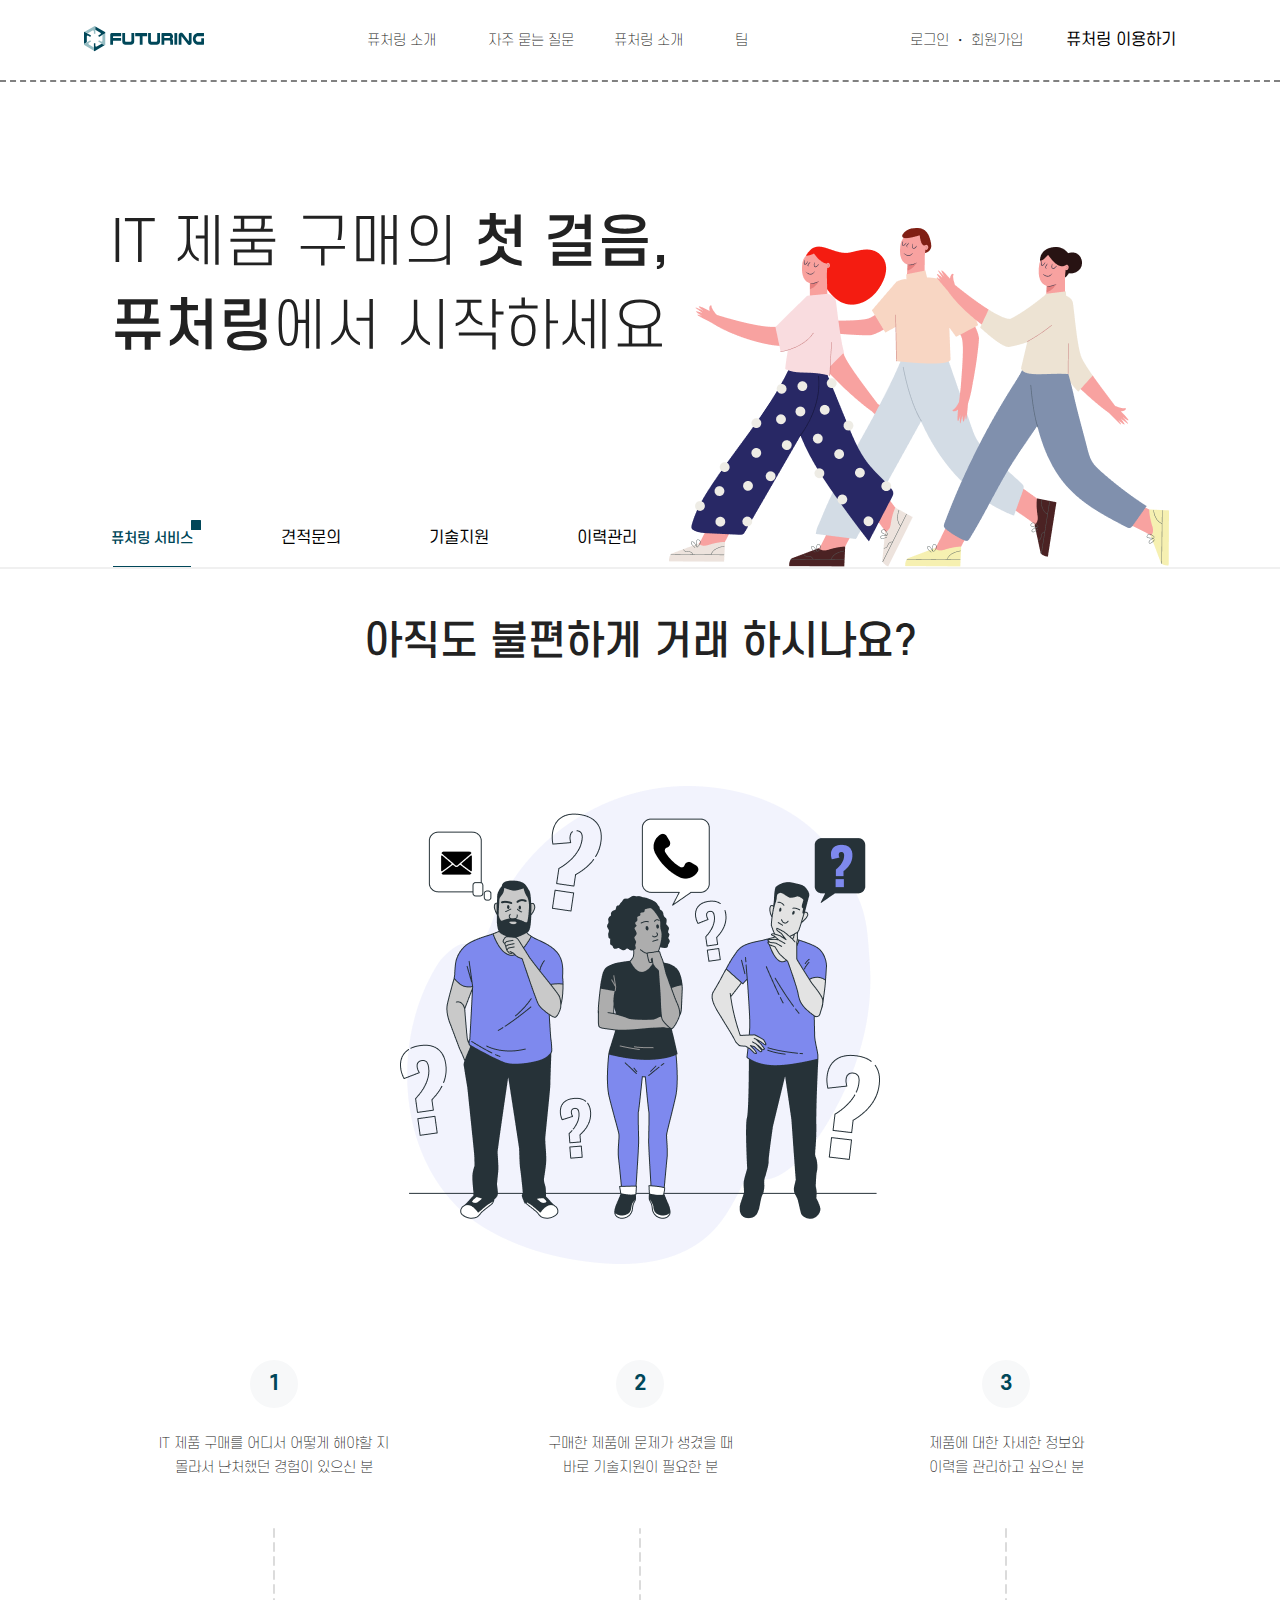
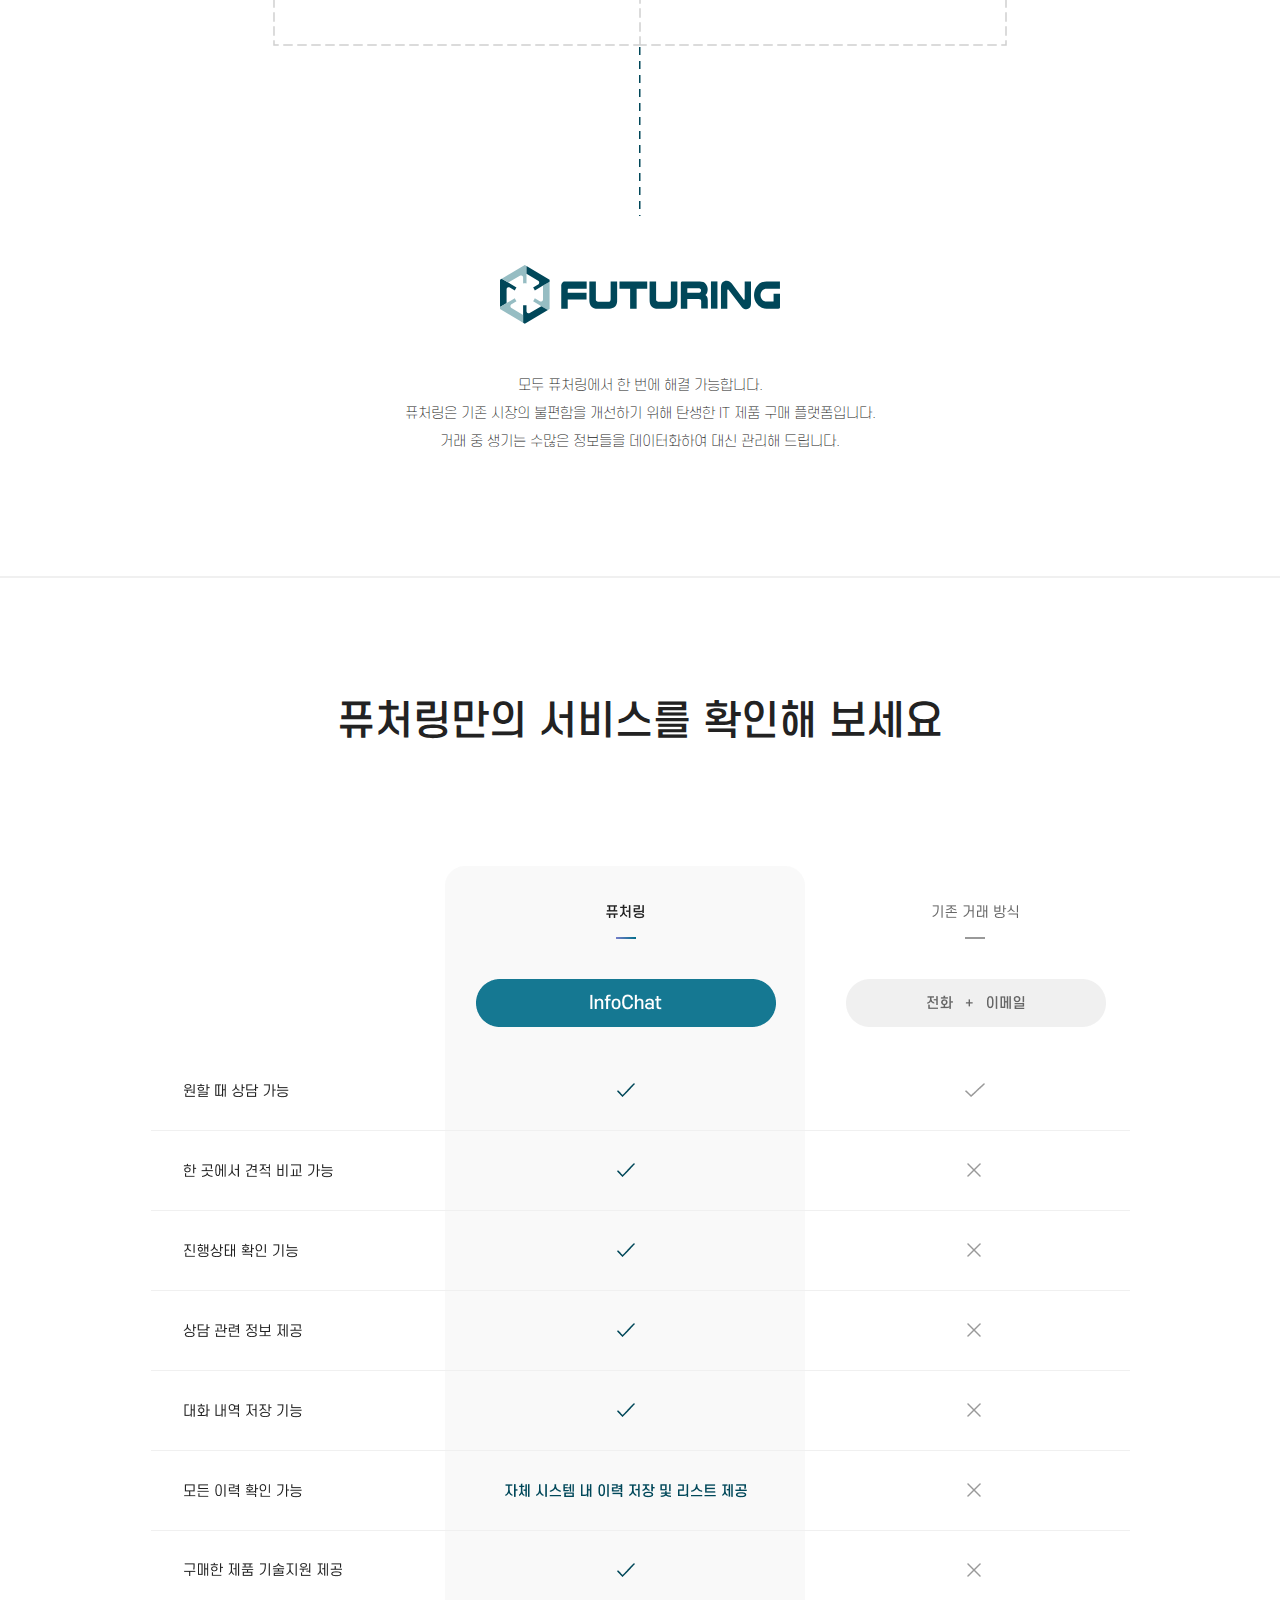
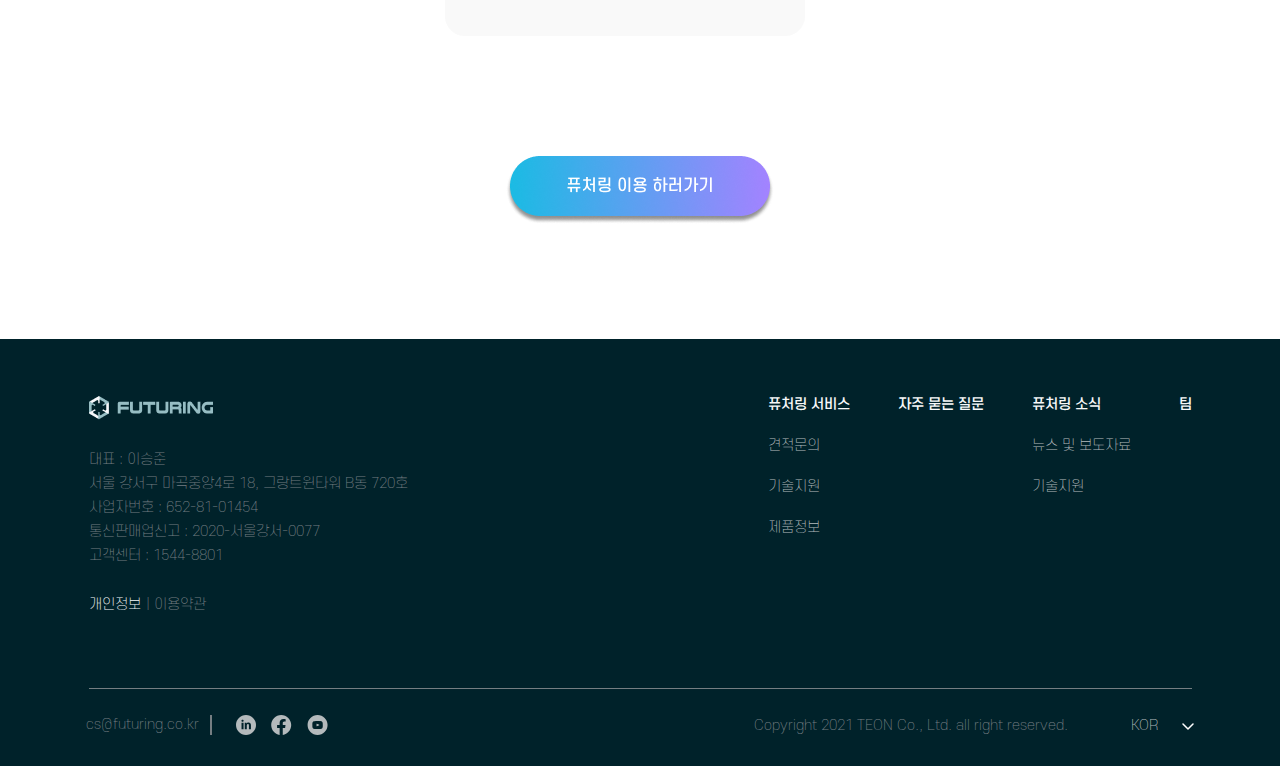
==== front/sub_page1.html @ 199f08bc "2023/05/26 commit check" ====
<!DOCTYPE html>
<html lang="en">
<head>
    <meta charset="UTF-8">
    <meta http-equiv="X-UA-Compatible" content="IE=edge">
    <meta name="viewport" content="width=device-width, initial-scale=1.0">
    <link rel="stylesheet" href="../../common/css/reset.css">
    <link rel="stylesheet" href="../../common/css/common.css">
    <link rel="stylesheet" href="../../common/css/fonts.css">

    <link rel="stylesheet" href="./css/sub_page1.css">
    <title>Document</title>
</head>
<body>
    <div id="sub_onepage_wrap">
        <header class="sub_header_wrap">
            <div class="dashed_line_wrap">
                <nav class="futuring_nav_wrap">
                    <a href="#" classs="futuring_web">
                        <img src="../common/image/white_futuring_logo.svg" alt="white_futuring_logo" class="white_futuring_logo">
                    </a>
                    <ul class="futuring_middle_wrap">
                        <li><a href="#"></a>퓨처링 소개<img src="../common/image/unnder_button.svg" alt="unnder_button" class="unnder_button"></li>
                        <li><a href="#"></a>자주 묻는 질문</li>
                        <li><a href="#"></a>퓨처링 소개<img src="../common/image/unnder_button.svg" alt="unnder_button" class="unnder_button"></li>
                        <li><a href="#"></a>팀</li>
                    </ul>
                    <ul class="futuring_login_wrap">
                        <li><a href="#"></a>로그인 ・ 회원가입</li>
                        <li><a href="#"></a>퓨처링 이용하기</li>
                    </ul>
                </nav>
            </div>

            <div class="sub_onebody_wrap">
                <div class="sub_onestep_wrap">
                    <div class="left_onestep">
                        <h1>
                            IT 제품 구매의 <span>첫 걸음,</span> <br>
                            <span>퓨처링</span>에서 시작하세요
                        </h1>
                        <ul class="left_nav_onestep">
                            <li class="active">
                                <a href="#" class="futuring_edge_point">
                                    퓨처링 서비스
                                </a>
                            </li>
                            <li>견적문의</li>
                            <li>기술지원</li>
                            <li>이력관리</li>
                        </ul>
                    </div>

                    <div class="right_onestep">
                        <img src="../common/image/with_run_image.png" alt="with_run_image" class="with_run_image">
                    </div>
                </div>
            </div>
            <div class="silver_one_step"></div>
        </header>
        
        <div class="sub_one_main_wrap">
            <div class="sub_needquestion_box">
                <span class="sub_one_title">아직도 불편하게 거래 하시나요?</span>
                <img src="../common/image/question_togeher.png" alt="question_togeher" class="question_togeher">
                <div class="futuring_need_people">
                    <div class="one_need_people">
                        <div>1</div>
                        <p>IT 제품 구매를 어디서 어떻게 해야할 지 <br>
                            몰라서 난처했던 경험이 있으신 분</p>
                    </div>
                    <div class="two_need_people">
                        <div>2</div>
                        <p>구매한 제품에 문제가 생겼을 때 <br>
                            바로 기술지원이 필요한 분 
                        </p>
                    </div>
                    <div class="three_need_people">
                        <div>3</div>
                        <p>제품에 대한 자세한 정보와 <br>
                            이력을 관리하고 싶으신 분
                        </p>
                    </div>
                </div>
                <div class="futuring_sadari_wrap">
                    <img src="../common/image/sadari_gray.svg" alt="sadari_gray" class="sadari_gray">
                    <img src="../common/image/sadari_indigo.svg" alt="sadari_indigo" class="sadari_indigo">  
                    <img src="../common/image/middle_futuring_logo.svg" alt="middle_futuring_logo" class="middle_futuring_logo">
                    <span>
                        모두 퓨처링에서 한 번에 해결 가능합니다. <br>
                        퓨처링은 기존 시장의 불편함을 개선하기 위해 탄생한 IT 제품 구매 플랫폼입니다. <br>
                        거래 중 생기는 수많은 정보들을 데이터화하여 대신 관리해 드립니다.
                    </span>
                </div>
            </div>
        </div>
        <div class="silver_one_step"></div>
        <div class="futuring_list_wrap">
            <span>퓨처링만의 서비스를 확인해 보세요</span>
            <div class="futuring_middle_list">
                <img src="../common/image/futuring_list.png" alt="futuring_list" class="futuring_list">
                <img src="../common/image/futuring_yiyong_button.png" alt="futuring_yiyong_button" class="futuring_yiyong_button">
            </div>
        </div>

        <footer class="footer_main_wrap">
            <div class="footer_info_wrap">
                <div class="footer_left">
                    <img src="../common/image/futuring_logo.png" alt="footer_futuring_logo" class="footer_futuring_logo">
                    <div class="footer_left_introduce">
                        <span>대표 : 이승준</span>
                        <span>서울 강서구 마곡중앙4로 18, 그랑트윈타워 B동 720호</span>
                        <span>사업자번호 : 652-81-01454</span>
                        <span>통신판매업신고 : 2020-서울강서-0077</span>
                        <span>고객센터 : 1544-8801</span>
                        <div class="footer_personal_information">
                            <span class="person_intriduce"><a href="#">개인정보</a></span>
                            <span class="perosn_conditions"><a href="#"> | 이용약관</a></span>
                        </div>
                    </div>
                </div>
                <div class="footer_right">
                    <ul>
                        <li>
                            <span>퓨처링 서비스</span>
                            <span><a href="#">견적문의</a></span>
                            <span><a href="#">기술지원</a></span>
                            <span><a href="#">제품정보</a></span>
                        </li>
                        <li>
                            <span>자주 묻는 질문</span>
                        </li>
                        <li>
                            <span>퓨처링 소식</span>
                            <span><a href="#">뉴스 및 보도자료</a></span>
                            <span><a href="#">기술지원</a></span>
                        </li>
                        <li>
                            <span>팀</span>
                        </li>
                    </ul>
                </div>
            </div>
            <div class="footer_vanner_wrap">
                <div class="footer_vanner_left">
                    <span>cs@futuring.co.kr</span>
                    <div></div>
                    <img src="../common/image/insta_logo.svg" alt="insta_logo" class="insta_logo">
                    <img src="../common/image/facebook_logo.svg" alt="facebook_logo" class="facebook_logo">
                    <img src="../common/image/youtube_logo.svg" alt="youtube_logo" class="youtube_logo">
                </div>

                <div class="footer_vanner_right">
                    <span>Copyright 2021 TEON Co., Ltd. all right reserved.</span>
                    <div>
                        <span>KOR</span>
                        <img src="../common/image/unnder_button.svg" alt="unnder_button" class="unnder_button">
                    </div>
                </div>
            </div>
        </footer>



    </div>


</body>
</html>
---- common/css/common.css ----
/* =================================================================== 
Common
=================================================================== */

* {
    font-family: 'S-Core Dream';
}







/* =================================================================== 
Header
=================================================================== */


.dashed_line_wrap{
    border-bottom: 2px dashed gray;
}

.futuring_header_wrap .futuring_nav_wrap
{
    display: flex;
    align-items: center;
    justify-content: space-between;
    padding: 20px 0 20px;
    max-width: 1113px;
    margin: 0 auto;
}

.futuring_header_wrap  .futuring_middle_wrap
{
    display: flex;
    font-style: normal;
    font-weight: 200;
    font-size: 14px;
    line-height: 17px;
    text-align: center;
    color: #FFFFFF;
}

.futuring_header_wrap  .futuring_middle_wrap > li:not(:first-child){
    padding-left: 40px;
}


.futuring_header_wrap .futuring_login_wrap
{
    display: flex;
    align-items: center;
}

.futuring_header_wrap .futuring_login_wrap li:first-child
{
    font-style: normal;
    font-weight: 200;
    font-size: 14px;
    line-height: 17px;
    text-align: center;
    color: #FFFFFF;
}

.futuring_header_wrap .futuring_login_wrap li:last-child
{   
    padding : 12px 21px 11px 22px;
    background: #FFFFFF;
    border-radius: 100px;
}

.futuring_header_wrap .futuring_login_wrap li>a:last-child
{   
    font-weight: 200;
    font-size: 14px;
    line-height: 17px;
    text-align: center;
    color: #000000;
}

.futuring_login_wrap > li:last-child
{
    margin-left: 21px;
}




/* =================================================================== 
footer 
=================================================================== */




.footer_main_wrap {
    background: #00222A;
}

.footer_main_wrap .footer_info_wrap {
    display: flex;
    justify-content: space-between;
    max-width: 1103px;
    margin: 0 auto;
    padding: 57px 0 71px;
    border-bottom: 0.5px solid #757E82;;
}

.footer_left_introduce {
    display: flex;
    flex-direction: column;
    margin-top: 25px;
}

.footer_left .footer_personal_information{
    margin-top: 25px;
}

.footer_left_introduce > span {
    font-weight: 200;
    font-size: 14px;
    line-height: 24px;
    color: #757E82;
}

.footer_personal_information .person_intriduce > a{
    font-weight: 200;
    font-size: 14px;
    line-height: 24px;
    color:#F7F8F9;
}

.footer_personal_information .perosn_conditions > a{
    font-weight: 200;
    font-size: 14px;
    line-height: 24px;
    color: #757E82;
}

.footer_right > ul {
    display: flex;
}

.footer_right > ul > li:not(:last-child){
    display: flex;
    flex-direction: column;
    margin-right: 48px;
}

.footer_right > ul > li > span:first-child{
    font-weight: 500;
    font-size: 14px;
    line-height: 17px;
    color: #F7F8F9;
    margin-bottom: 28px;
}

.footer_right > ul > li > span:not(:last-child) {
    margin-bottom: 24px;
}

.footer_right > ul > li > span > a{
    font-weight: 200;
    font-size: 14px;
    line-height: 17px;
    color: #B4BABC;
}


.footer_vanner_wrap {
    display: flex;
    justify-content: space-between;
    margin: 0 auto;
    padding: 24px 0 29px;
    max-width: 1108px;
}

.footer_vanner_left span{
    font-weight: 200;
    font-size: 14px;
    line-height: 24px;
    color: #757E82;
}

.footer_vanner_left {
    display: flex;
    justify-content: center;
    align-items: center;
}

.footer_vanner_left div {
    margin: 0 24px 0 11px;
    width: 0px;
    height: 20px;
    border: 0.5px solid #757E82;
}

.footer_vanner_left img:not(:last-child){
    margin-right: 15px;
}


.footer_vanner_right {
    display: flex;
    justify-content: center;
    align-items: center;
}

.footer_vanner_right > span{
    margin-right: 63px;
    font-weight: 200;
    font-size: 14px;
    line-height: 17px;
    text-align: center;
    color: #757E82;
}

.footer_vanner_right div > span {
    margin-right: 19px;
    font-weight: 200;
    font-size: 14px;
    line-height: 17px;
    color: #B4BABC;
}
---- common/css/fonts.css ----
/* S-Core Dream font */
@font-face {
    font-family: 'S-Core Dream';
    src: url('../fonts/SCDream1.otf') format('opentype');
    font-weight: 100;
    font-style: normal;
}

@font-face {
    font-family: 'S-Core Dream';
    src: url('../fonts/SCDream2.otf') format('opentype');
    font-weight: 200;
    font-style: normal;
}

@font-face {
    font-family: 'S-Core Dream';
    src: url('../fonts/SCDream3.otf') format('opentype');
    font-weight: 300;
    font-style: normal;
}

@font-face {
    font-family: 'S-Core Dream';
    src: url('../fonts/SCDream4.otf') format('opentype');
    font-weight: 400;
    font-style: normal;
}

@font-face {
    font-family: 'S-Core Dream';
    src: url('../fonts/SCDream5.otf') format('opentype');
    font-weight: 500;
    font-style: normal;
}

@font-face {
    font-family: 'S-Core Dream';
    src: url('../fonts/SCDream6.otf') format('opentype');
    font-weight: 600;
    font-style: normal;
}

@font-face {
    font-family: 'S-Core Dream';
    src: url('../fonts/SCDream7.otf') format('opentype');
    font-weight: 700;
    font-style: normal;
}

@font-face {
    font-family: 'S-Core Dream';
    src: url('../fonts/SCDream8.otf') format('opentype');
    font-weight: 800;
    font-style: normal;
}

@font-face {
    font-family: 'S-Core Dream';
    src: url('../fonts/SCDream9.otf') format('opentype');
    font-weight: 900;
    font-style: normal;
}


/* NEXON */
@font-face {
    font-family: 'NEXON';
    src: url('../fonts/NEXON_Lv1_Gothic_Low_OTF_Light.otf') format('opentype');
    font-weight: 300;
    font-style: normal;
}

@font-face {
    font-family: 'NEXON';
    src: url('../fonts/NEXON_Lv1_Gothic_Low_OTF.otf') format('opentype');
    font-weight: 400;
    font-style: normal;
}
@font-face {
    font-family: 'NEXON';
    src: url('../fonts/NEXON_Lv1_Gothic_Low_OTF_Bold.otf') format('opentype');
    font-weight: 900;
    font-style: normal;
}
---- front/css/sub_page1.css ----
.dashed_line_wrap{
    border-bottom: 2px dashed gray;
}

.sub_header_wrap .futuring_nav_wrap
{
    display: flex;
    align-items: center;
    justify-content: space-between;
    padding: 20px 0 20px;
    max-width: 1113px;
    margin: 0 auto;
}

.sub_header_wrap  .futuring_middle_wrap
{
    display: flex;
    font-weight: 200;
    font-size: 14px;
    line-height: 17px;
    text-align: center;
    color: #222222;
}

.sub_header_wrap  .futuring_middle_wrap > li:not(:first-child){
    padding-left: 40px;
}


.sub_header_wrap .futuring_login_wrap
{
    display: flex;
    align-items: center;
}

.sub_header_wrap .futuring_login_wrap li:first-child
{
    font-weight: 200;
    font-size: 14px;
    line-height: 17px;
    text-align: center;
    color: #222222;
}

.sub_header_wrap .futuring_login_wrap li:last-child
{   
    padding : 12px 21px 11px 22px;
    background: #FFFFFF;
    border-radius: 100px;
}

.sub_header_wrap .futuring_login_wrap li>a:last-child
{   
    font-weight: 200;
    font-size: 14px;
    line-height: 17px;
    text-align: center;
    color: #000000;
}

.futuring_login_wrap > li:last-child
{
    margin-left: 21px;
}


/*body*/

.sub_onestep_wrap {
    display: flex;
    justify-content: center;
    margin: 0 auto;
    margin-top: 120px;
    max-width: 1200px;
}

.left_onestep {
    display: flex;
    flex-direction: column;
}

.left_onestep > h1 {
    margin-bottom: 160px;
    font-weight: 300;
    font-size: 56px;
    line-height: 84px;
    color: #222222;
}

.left_onestep h1>span:first-child{
    font-weight: 500;
    font-size: 56px;
    line-height: 84px;
    color: #222222;
}

.left_onestep h1>span:last-child{
    font-weight: 500;
    font-size: 56px;
    line-height: 84px;
    color: #222222;
}

.left_nav_onestep {
    display: flex;
}

.left_nav_onestep .active {
    position: relative;
}

.left_nav_onestep .active > a{
    font-weight: 500;
    font-size: 14px;
    line-height: 17px;
    text-align: center;
    color: #004759;
}

.left_nav_onestep li {
    padding-bottom: 20px;
}

.left_nav_onestep li:not(:first-child) {
    margin-left: 88px;
}

.left_nav_onestep > .active > a::before{
    content: "";
    position: absolute;
    display: block;
    transform: translateX(-50%);
    width: 78px;
    height: 0px;
    left: 50%;
    bottom: 0;
    border-bottom: 1px solid #004759;
}

.left_nav_onestep > .active > a::after{
    content: "";
    position: absolute;
    border-radius: 0.5px;
    top : -10px;
    right: -8px;
    display: block;
    width: 10px;
    height: 10px;
    background: #004759;
    border-radius: 0.5px;
}

.right_onestep {
    display: flex;
    flex-direction: column;
    justify-content: flex-end;
}

.silver_one_step {
    border : 1px solid #F0F0F0;;
}

.sub_one_main_wrap {
    display: flex;
    flex-direction: column;
    max-width: 1032px;
    margin: 0 auto;
}

.sub_needquestion_box{
    display: flex;
    flex-direction: column;
}

.sub_one_main_wrap .sub_one_title{
    margin-top: 49px;
    margin-bottom: 120px;
    font-weight: 500;
    font-size: 40px;
    line-height: 48px;
    text-align: center;
    color: #222222; 
}


.sub_needquestion_box .question_togeher {
    display: flex;
    width: 480px;
    height: 478px;
    margin: 0 auto;
}


.futuring_need_people {
    display: flex;
    justify-content: space-between;
    margin: 96px 0 48px;
}

.one_need_people {
    display: flex;
    width: 300px;
    flex-direction: column;
    align-items: center;
}

.one_need_people > div {
    display: flex;
    justify-content: center;
    align-items: center;
    font-weight: 600;
    font-size: 20px;
    line-height: 24px;
    text-align: center;
    color: #004759;
    width: 48px;
    height: 48px;
    background: #F7F8F9;
    border-radius: 100%;
}

.one_need_people > p {
    margin-top: 24px;
    font-weight: 200;
    font-size: 14px;
    line-height: 24px;
    text-align: center;
    color: #222222;
}

/*two*/
.two_need_people {
    display: flex;
    width: 300px;
    flex-direction: column;
    align-items: center;
}

.two_need_people > div {
    display: flex;
    justify-content: center;
    align-items: center;
    font-weight: 600;
    font-size: 20px;
    line-height: 24px;
    text-align: center;
    color: #004759;
    width: 48px;
    height: 48px;
    background: #F7F8F9;
    border-radius: 100%;
}

.two_need_people > p {
    margin-top: 24px;
    font-weight: 200;
    font-size: 14px;
    line-height: 24px;
    text-align: center;
    color: #222222;
}

/*three*/

.three_need_people {
    display: flex;
    width: 300px;
    flex-direction: column;
    align-items: center;
}

.three_need_people > div {
    display: flex;
    justify-content: center;
    align-items: center;
    font-weight: 600;
    font-size: 20px;
    line-height: 24px;
    text-align: center;
    color: #004759;
    width: 48px;
    height: 48px;
    background: #F7F8F9;
    border-radius: 100%;
}

.three_need_people > p {
    margin-top: 24px;
    font-weight: 200;
    font-size: 14px;
    line-height: 24px;
    text-align: center;
    color: #222222;
}


.futuring_sadari_wrap {
    display: flex;
    flex-direction: column;
    align-items: center;
}

.middle_futuring_logo {
    margin: 48px 0 48px;
}

.futuring_sadari_wrap span{
    margin-bottom: 120px;
    font-weight: 200;
    font-size: 14px;
    line-height: 28px;
    text-align: center;
    color: #222222;
}
.futuring_list_wrap {
    display: flex;
    flex-direction: column;
    align-items: center;
}

.futuring_list_wrap span {
    margin: 120px 0 120px;
    font-weight: 500;
    font-size: 40px;
    line-height: 48px;
    text-align: center;
    color: #222222;

}
.futuring_middle_list {
    display: flex;
    flex-direction: column;
    align-items: center;
}

.futuring_middle_list .futuring_yiyong_button{
    margin: 120px 0 115px;
}
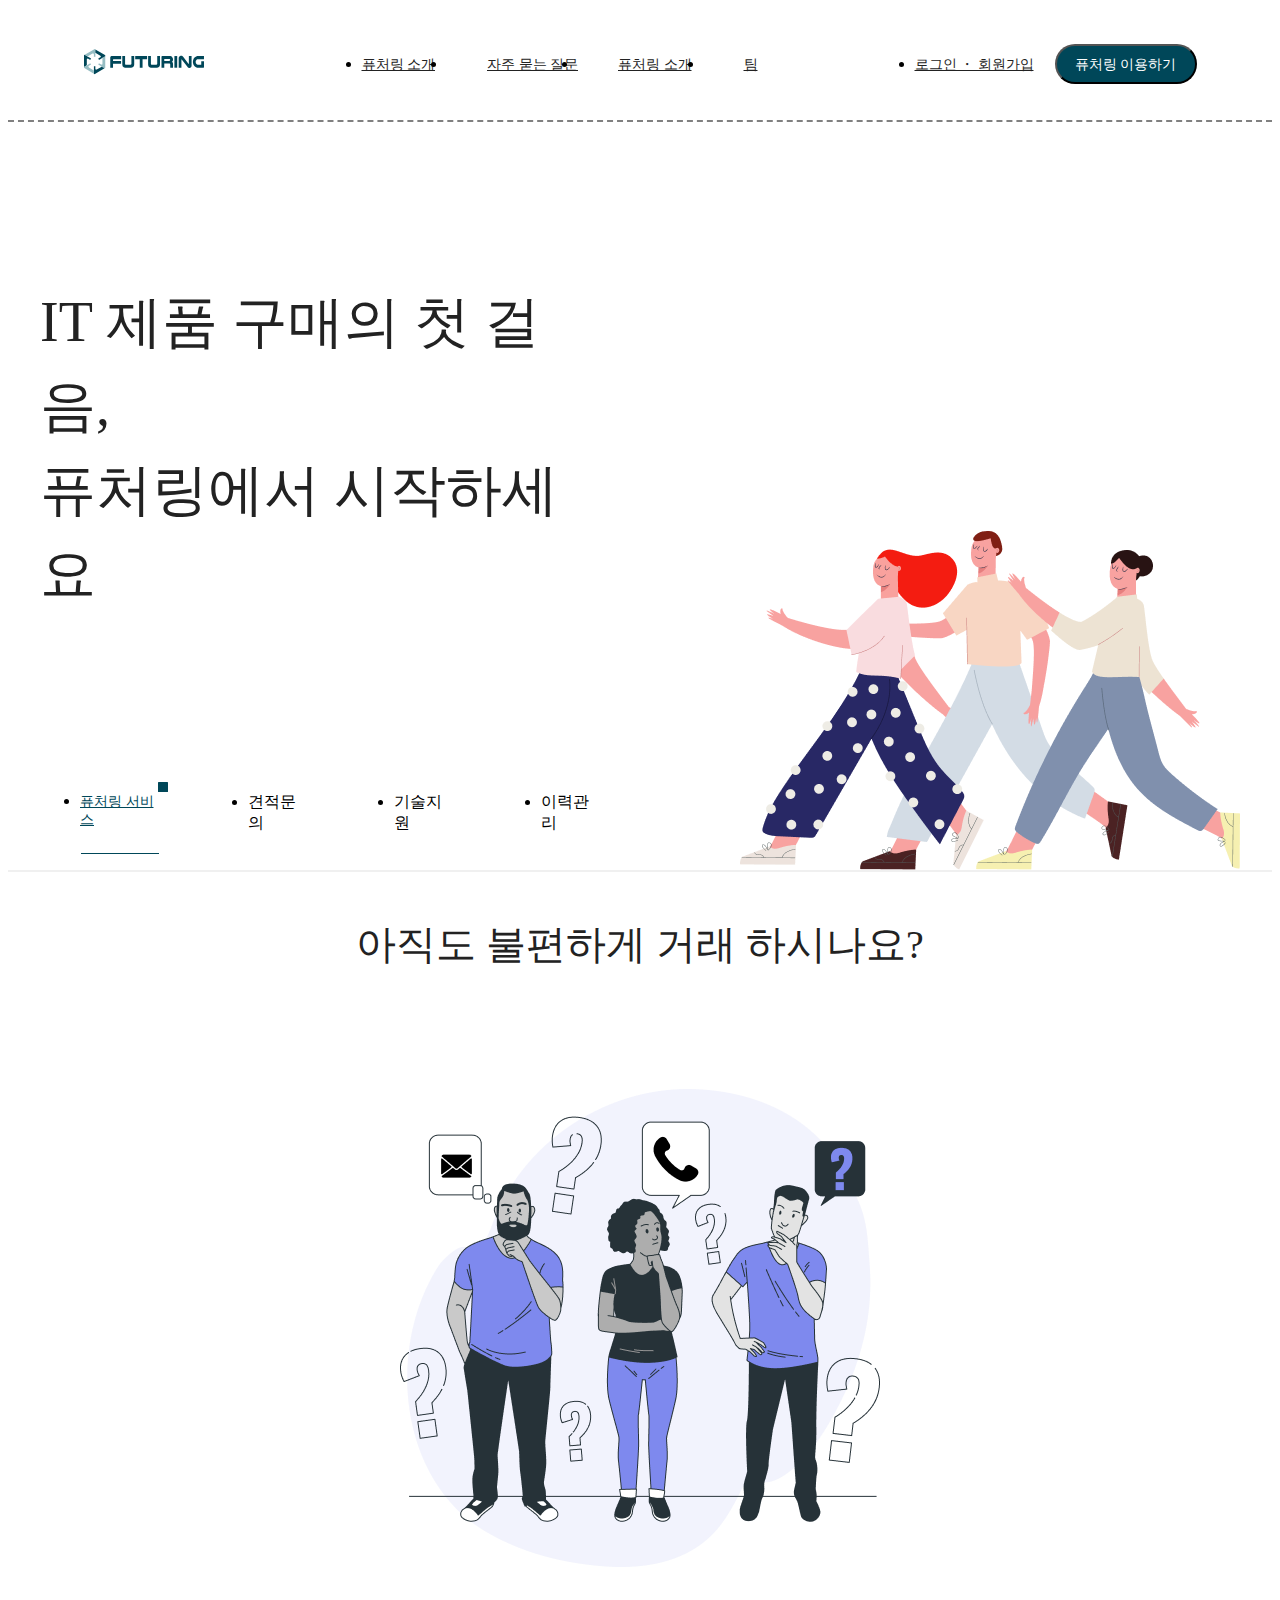
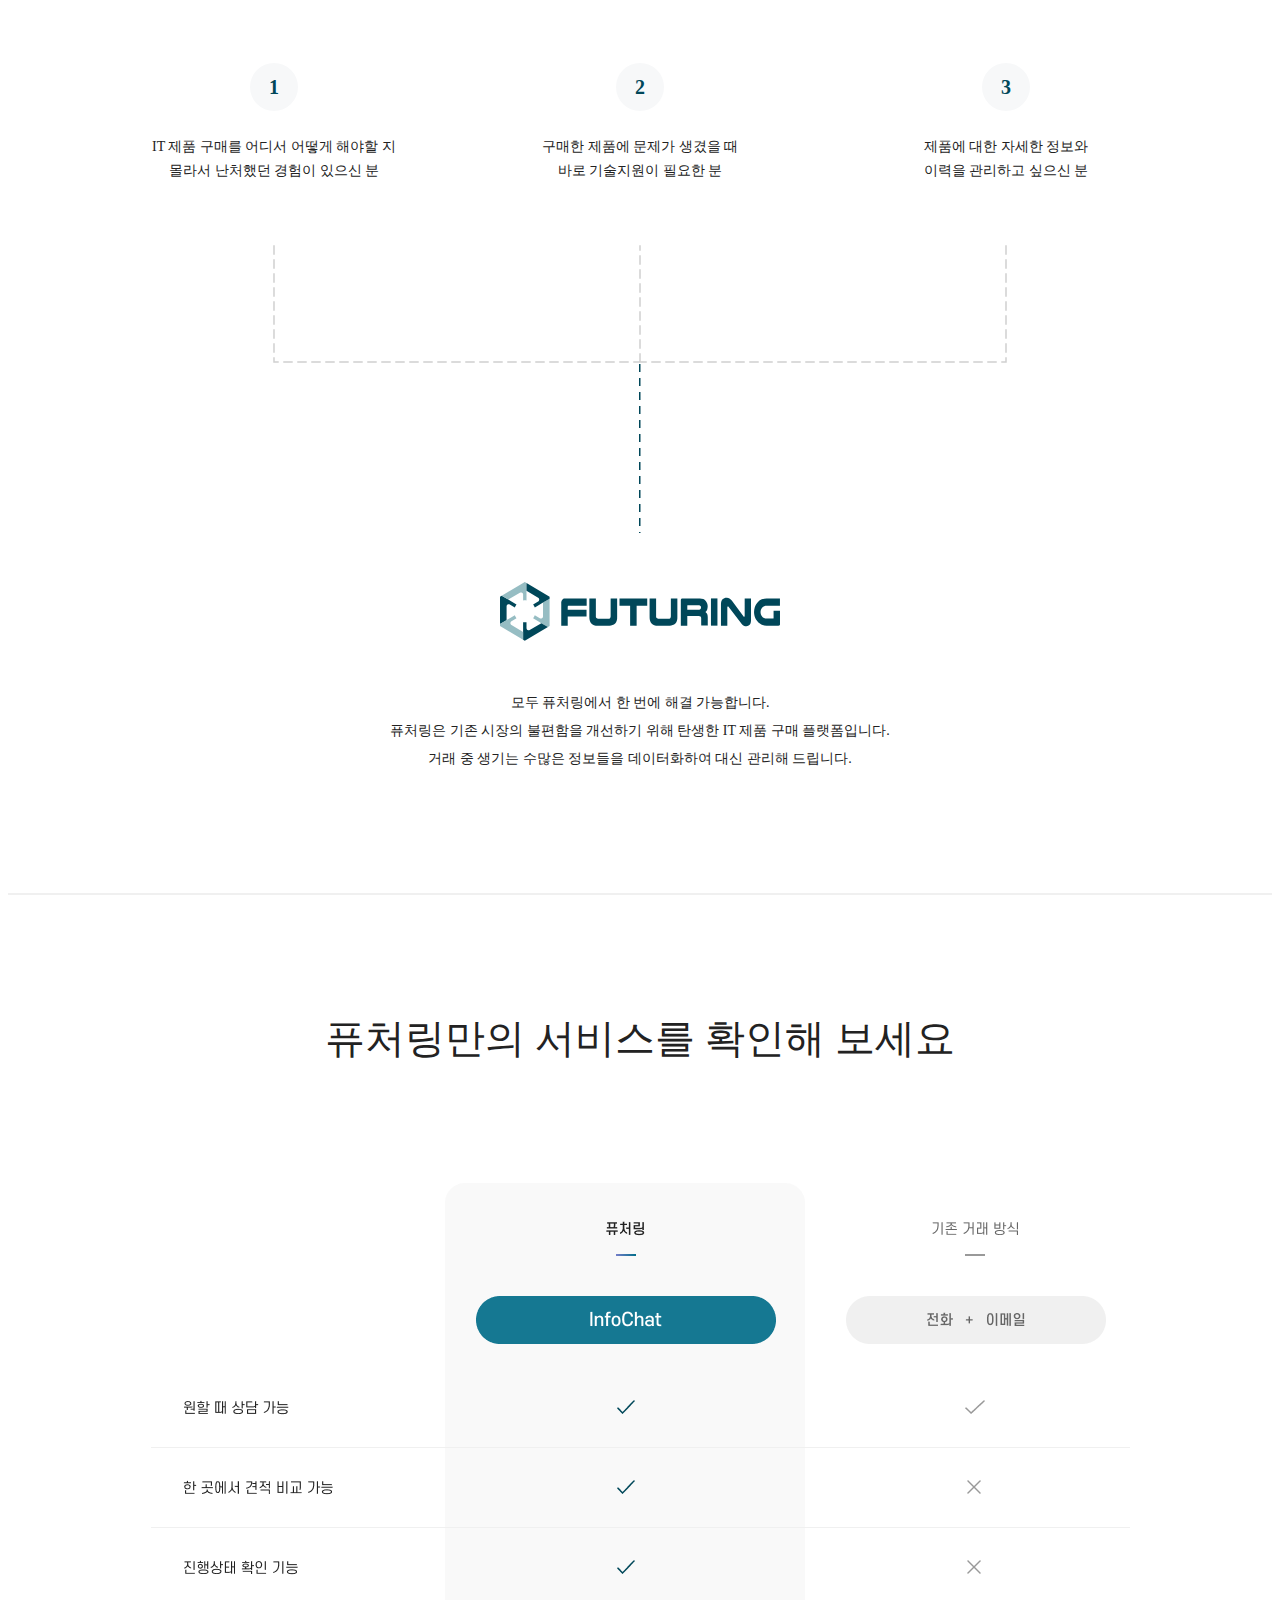
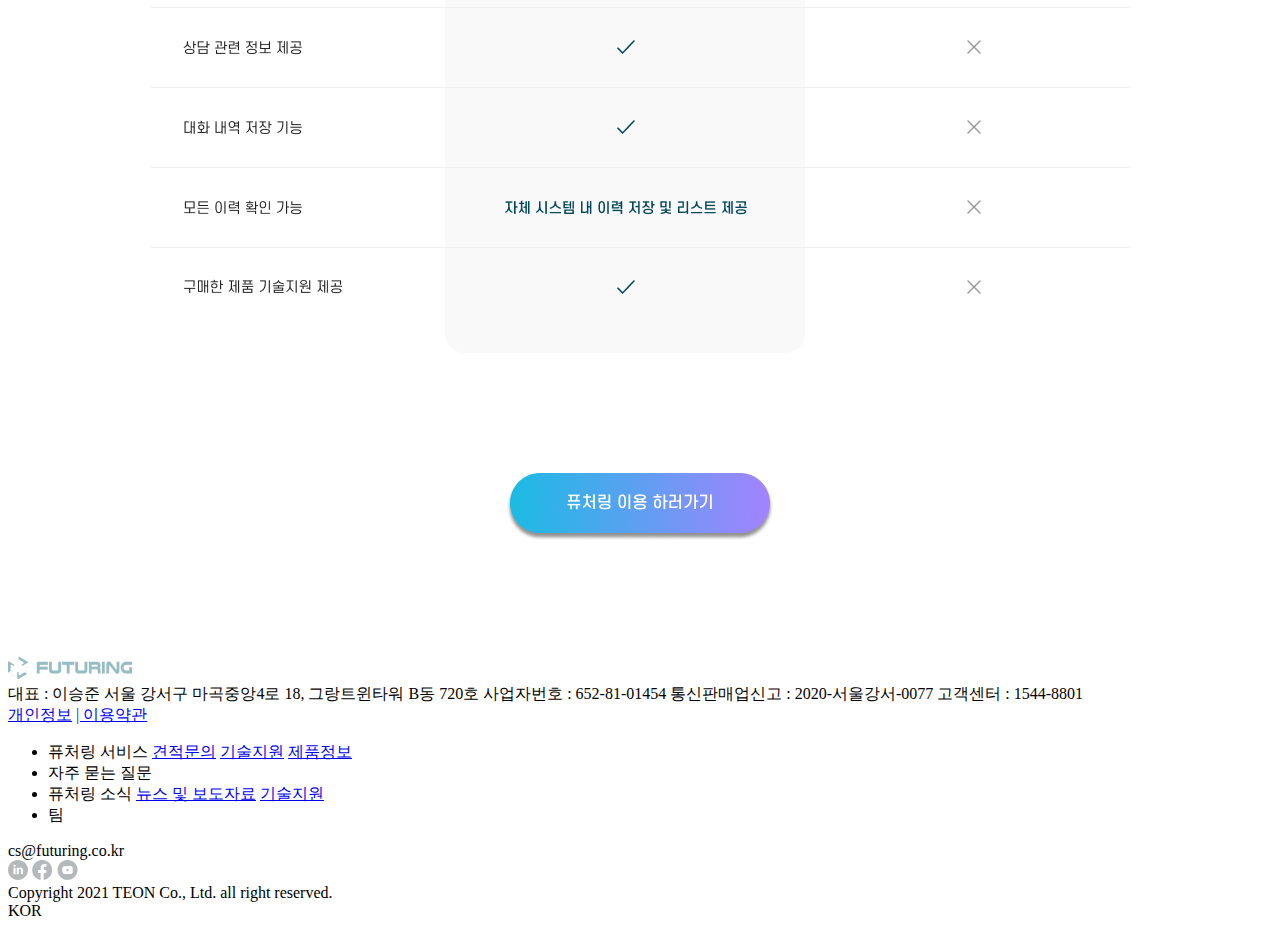
==== commit c6755a80: "2023/06/06 버튼태그 수정 , 상대경로 수정" ====
--- a/front/sub_page1.html
+++ b/front/sub_page1.html
@@ -4,10 +4,9 @@
     <meta charset="UTF-8">
     <meta http-equiv="X-UA-Compatible" content="IE=edge">
     <meta name="viewport" content="width=device-width, initial-scale=1.0">
-    <link rel="stylesheet" href="../../common/css/reset.css">
-    <link rel="stylesheet" href="../../common/css/common.css">
-    <link rel="stylesheet" href="../../common/css/fonts.css">
-
+    <link rel="stylesheet" href="../../futuring_potofolio/common/css/reset.css">
+    <link rel="stylesheet" href="../../futuring_potofolio/common/css/common.css">
+    <link rel="stylesheet" href="../../futuring_potofolio/common/css/fonts.css">
     <link rel="stylesheet" href="./css/sub_page1.css">
     <title>Document</title>
 </head>
@@ -20,14 +19,14 @@
                         <img src="../common/image/white_futuring_logo.svg" alt="white_futuring_logo" class="white_futuring_logo">
                     </a>
                     <ul class="futuring_middle_wrap">
-                        <li><a href="#"></a>퓨처링 소개<img src="../common/image/unnder_button.svg" alt="unnder_button" class="unnder_button"></li>
-                        <li><a href="#"></a>자주 묻는 질문</li>
-                        <li><a href="#"></a>퓨처링 소개<img src="../common/image/unnder_button.svg" alt="unnder_button" class="unnder_button"></li>
-                        <li><a href="#"></a>팀</li>
+                        <li><a href="#">퓨처링 소개</a><img src="../common/image/unnder_button.svg" alt="unnder_button" class="unnder_button"></li>
+                        <li><a href="#">자주 묻는 질문</a></li>
+                        <li><a href="#">퓨처링 소개</a><img src="../common/image/unnder_button.svg" alt="unnder_button" class="unnder_button"></li>
+                        <li><a href="#">팀</a></li>
                     </ul>
                     <ul class="futuring_login_wrap">
-                        <li><a href="#"></a>로그인 ・ 회원가입</li>
-                        <li><a href="#"></a>퓨처링 이용하기</li>
+                        <li><a href="#">로그인 ・ 회원가입</a></li>
+                        <button>퓨처링 이용하기</button>
                     </ul>
                 </nav>
             </div>
--- a/front/css/sub_page1.css
+++ b/front/css/sub_page1.css
@@ -12,10 +12,15 @@
     margin: 0 auto;
 }
 
-.sub_header_wrap  .futuring_middle_wrap
-{
-    display: flex;
-    font-weight: 200;
+.sub_header_wrap  .futuring_middle_wrap 
+{
+    display: flex;
+    font-weight: 200;
+    
+}
+
+.sub_header_wrap  .futuring_middle_wrap  > li > a
+{
     font-size: 14px;
     line-height: 17px;
     text-align: center;
@@ -27,13 +32,13 @@
 }
 
 
-.sub_header_wrap .futuring_login_wrap
-{
-    display: flex;
-    align-items: center;
-}
-
-.sub_header_wrap .futuring_login_wrap li:first-child
+.sub_header_wrap .futuring_login_wrap 
+{
+    display: flex;
+    align-items: center;
+}
+
+.sub_header_wrap .futuring_login_wrap li > a
 {
     font-weight: 200;
     font-size: 14px;
@@ -42,26 +47,19 @@
     color: #222222;
 }
 
-.sub_header_wrap .futuring_login_wrap li:last-child
-{   
-    padding : 12px 21px 11px 22px;
-    background: #FFFFFF;
+.futuring_login_wrap button{
+    margin-left: 21px;
+    height: 40px;
+    width: 142px;
     border-radius: 100px;
-}
-
-.sub_header_wrap .futuring_login_wrap li>a:last-child
-{   
+    background: #004759;
     font-weight: 200;
     font-size: 14px;
     line-height: 17px;
     text-align: center;
-    color: #000000;
-}
-
-.futuring_login_wrap > li:last-child
-{
-    margin-left: 21px;
-}
+    color: #FFFFFF;
+}
+
 
 
 /*body*/
@@ -152,6 +150,7 @@
 
 .right_onestep {
     display: flex;
+    margin-left: 141px;
     flex-direction: column;
     justify-content: flex-end;
 }
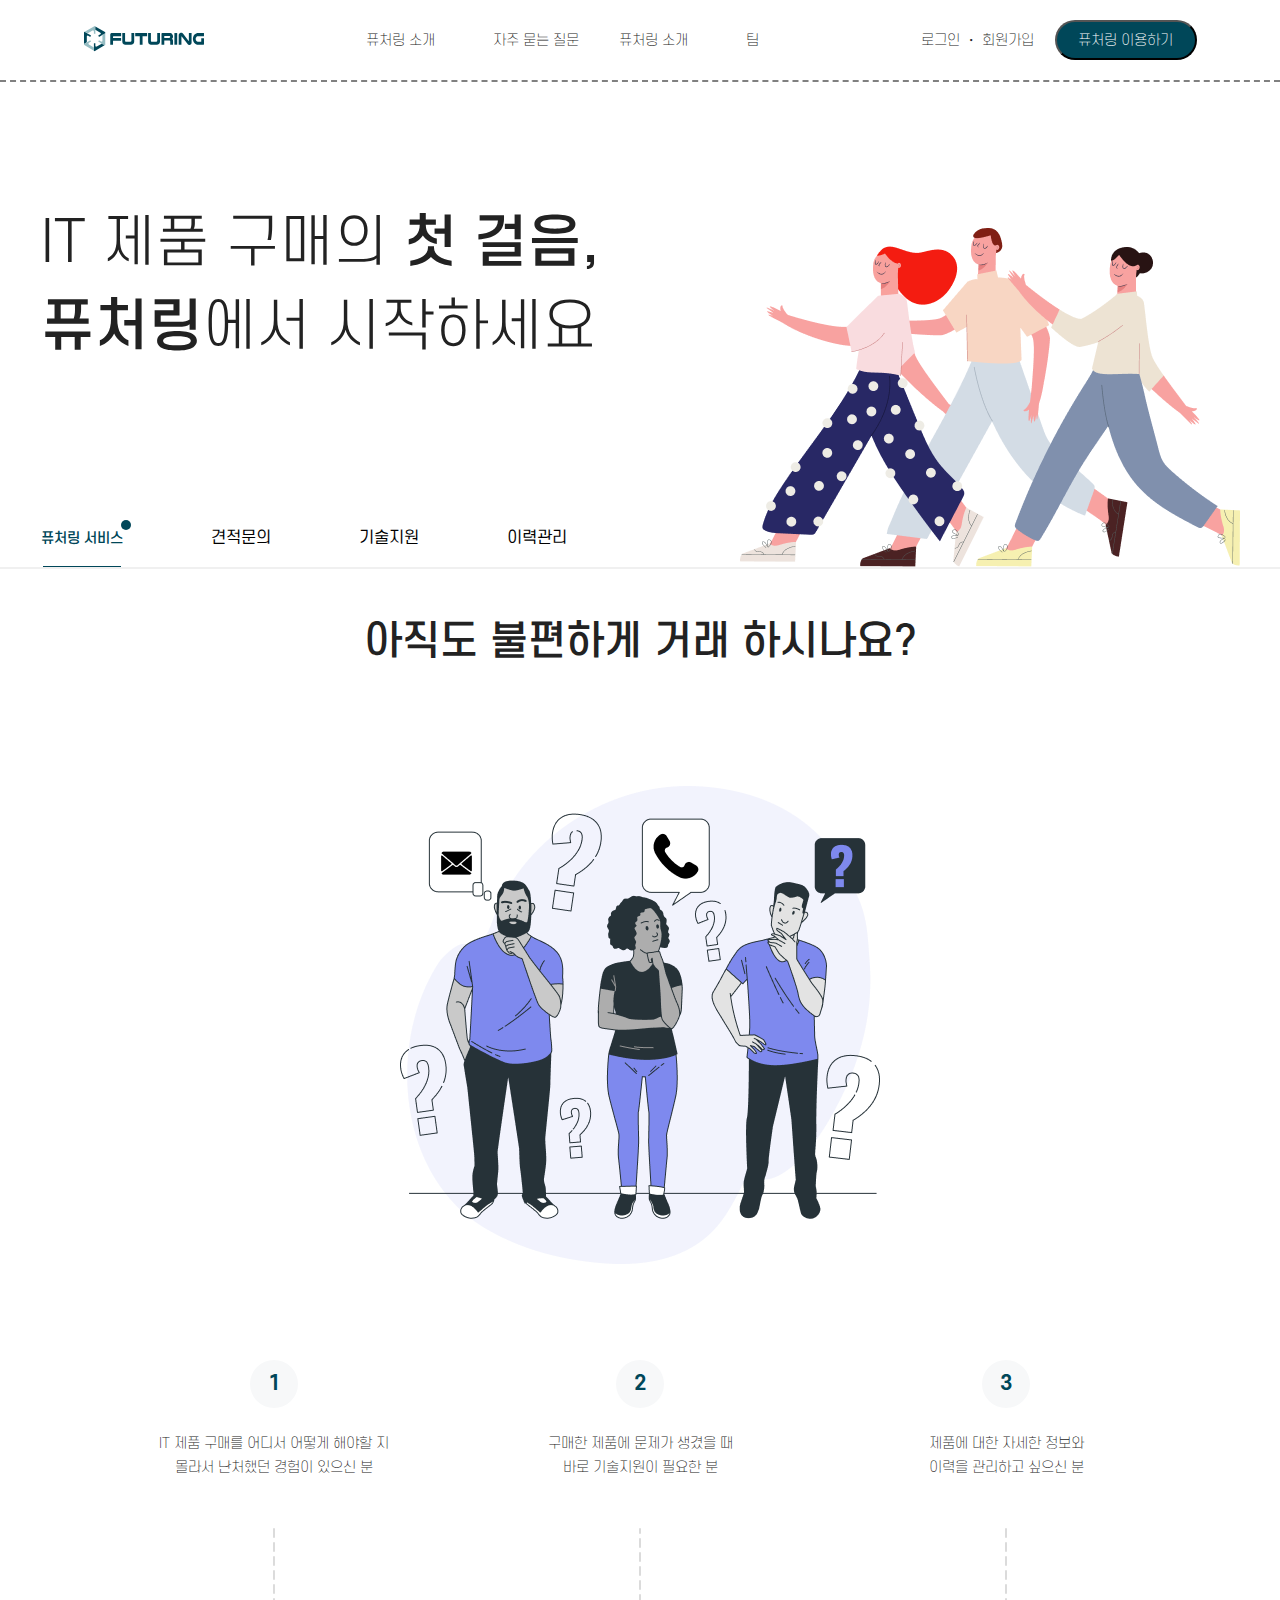
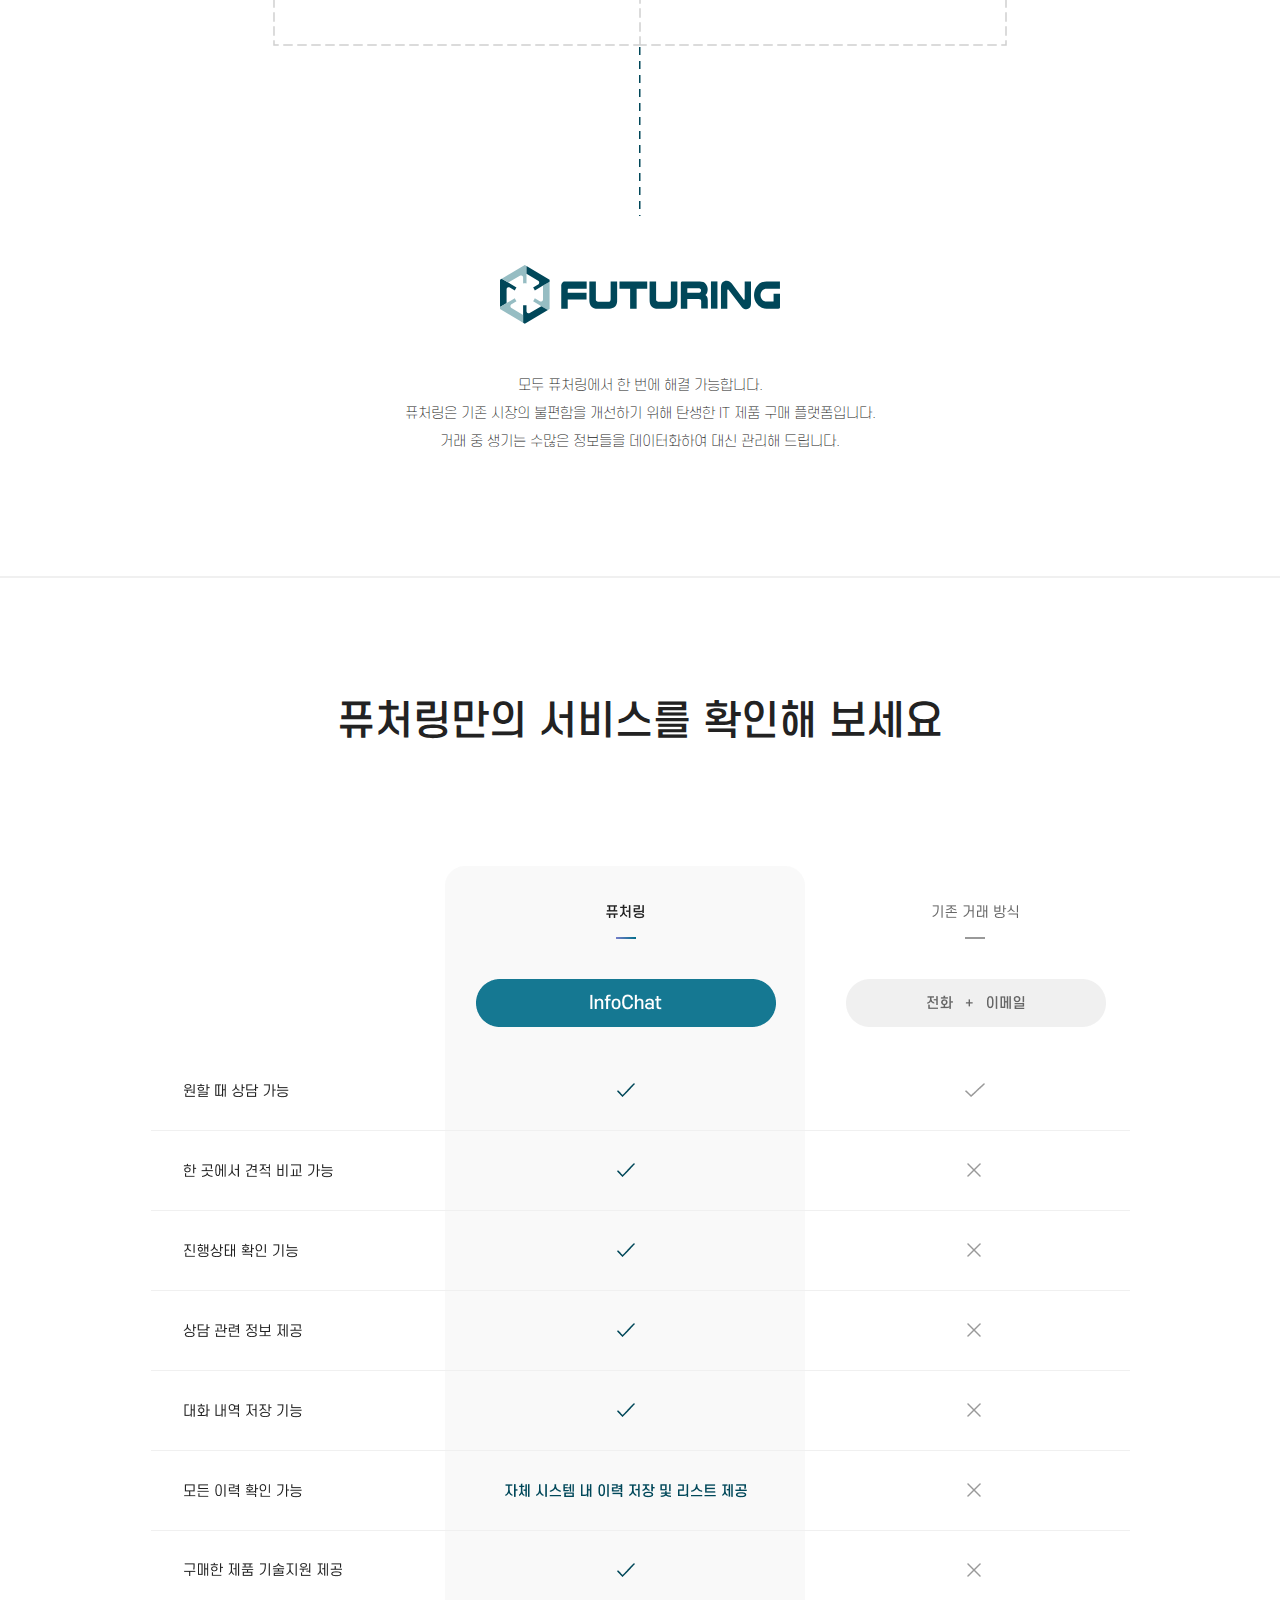
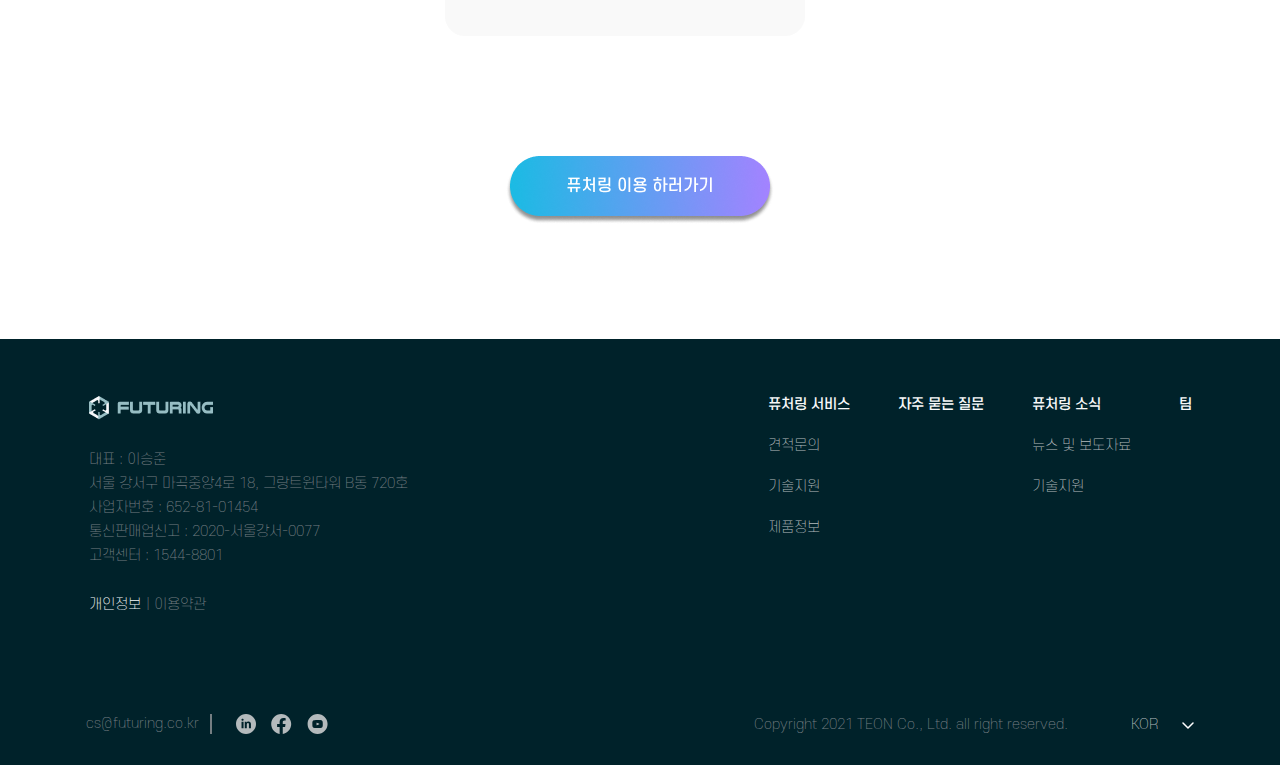
==== commit bf3aa8bf: "2023/06/08 -상대경로 수정" ====
--- a/front/sub_page1.html
+++ b/front/sub_page1.html
@@ -4,10 +4,11 @@
     <meta charset="UTF-8">
     <meta http-equiv="X-UA-Compatible" content="IE=edge">
     <meta name="viewport" content="width=device-width, initial-scale=1.0">
-    <link rel="stylesheet" href="../../futuring_potofolio/common/css/reset.css">
-    <link rel="stylesheet" href="../../futuring_potofolio/common/css/common.css">
-    <link rel="stylesheet" href="../../futuring_potofolio/common/css/fonts.css">
-    <link rel="stylesheet" href="./css/sub_page1.css">
+
+    <link rel="stylesheet" href="../common/css/common.css">
+    <link rel="stylesheet" href="../common/css/reset.css">
+    <link rel="stylesheet" href="../common/css/fonts.css">
+    <link rel="stylesheet" href="../front/css/sub_page1.css">
     <title>Document</title>
 </head>
 <body>
--- a/common/css/common.css
+++ b/common/css/common.css
@@ -0,0 +1,239 @@
+/* =================================================================== 
+Common
+=================================================================== */
+
+* {
+    font-family: 'S-Core Dream';
+}
+
+
+
+
+
+
+
+/* =================================================================== 
+Header
+=================================================================== */
+
+
+.dashed_line_wrap{
+    border-bottom: 2px dashed gray;
+}
+
+.futuring_header_wrap .futuring_nav_wrap
+{
+    display: flex;
+    align-items: center;
+    justify-content: space-between;
+    padding: 20px 0 ;
+    max-width: 1113px;
+    margin: 0 auto;
+}
+
+.futuring_nav_wrap .menu_mobile{
+    display: none;
+}
+
+.futuring_header_wrap  .futuring_middle_wrap 
+{
+    display: flex;
+}
+
+.futuring_header_wrap  .futuring_middle_wrap > li
+{
+    display: flex;
+    justify-content: center;
+    align-items: center;
+}
+
+.futuring_middle_wrap img {
+    margin-left: 6px;
+}
+
+.futuring_header_wrap  .futuring_middle_wrap li > a {
+    font-style: normal;
+    font-weight: 200;
+    font-size: 14px;
+    line-height: 17px;
+    text-align: center;
+    color: #FFFFFF;
+}
+
+
+.futuring_header_wrap  .futuring_middle_wrap > li:not(:first-child){
+    padding-left: 40px;
+}
+
+
+.futuring_header_wrap .futuring_login_wrap
+{
+    display: flex;
+    align-items: center;
+}
+
+
+
+.futuring_header_wrap .futuring_login_wrap li>a:first-child
+{   
+    font-weight: 200;
+    font-size: 14px;
+    line-height: 17px;
+    text-align: center;
+    color: #FFFFFF;
+    
+}
+
+.futuring_header_wrap .futuring_login_wrap button
+{   
+   margin-left: 21px; 
+    height: 40px;
+    width: 142px;
+    border-radius: 100px;
+    font-weight: 200;
+    font-size: 14px;
+    line-height: 17px;
+    text-align: center;
+    color: #000000;
+}
+
+
+
+/* =================================================================== 
+footer 
+=================================================================== */
+
+
+
+
+.footer_main_wrap {
+    background: #00222A;
+}
+
+.footer_main_wrap .footer_info_wrap {
+    display: flex;
+    justify-content: space-between;
+    max-width: 1103px;
+    margin: 0 auto;
+    padding: 57px 0 71px;
+}
+
+.footer_left_introduce {
+    display: flex;
+    flex-direction: column;
+    margin-top: 25px;
+}
+
+.footer_left .footer_personal_information{
+    margin-top: 25px;
+}
+
+.footer_left_introduce > span {
+    font-weight: 200;
+    font-size: 14px;
+    line-height: 24px;
+    color: #757E82;
+}
+
+.footer_personal_information .person_intriduce > a{
+    font-weight: 200;
+    font-size: 14px;
+    line-height: 24px;
+    color:#F7F8F9;
+}
+
+.footer_personal_information .perosn_conditions > a{
+    font-weight: 200;
+    font-size: 14px;
+    line-height: 24px;
+    color: #757E82;
+}
+
+.footer_right > ul {
+    display: flex;
+}
+
+.footer_right > ul > li:not(:last-child){
+    display: flex;
+    flex-direction: column;
+    margin-right: 48px;
+}
+
+.footer_right > ul > li > span:first-child{
+    font-weight: 500;
+    font-size: 14px;
+    line-height: 17px;
+    color: #F7F8F9;
+    margin-bottom: 28px;
+}
+
+.footer_right > ul > li > span:not(:last-child) {
+    margin-bottom: 24px;
+}
+
+.footer_right > ul > li > span > a{
+    font-weight: 200;
+    font-size: 14px;
+    line-height: 17px;
+    color: #B4BABC;
+}
+
+.silver_footer_step {
+    border: 0.5px solid #757E82;
+}
+
+.footer_vanner_wrap {
+    display: flex;
+    justify-content: space-between;
+    margin: 0 auto;
+    padding: 24px 0 29px;
+    max-width: 1108px;
+}
+
+.footer_vanner_left span{
+    font-weight: 200;
+    font-size: 14px;
+    line-height: 24px;
+    color: #757E82;
+}
+
+.footer_vanner_left {
+    display: flex;
+    justify-content: center;
+    align-items: center;
+}
+
+.footer_vanner_left div {
+    margin: 0 24px 0 11px;
+    width: 0px;
+    height: 20px;
+    border: 0.5px solid #757E82;
+}
+
+.footer_vanner_left img:not(:last-child){
+    margin-right: 15px;
+}
+
+
+.footer_vanner_right {
+    display: flex;
+    justify-content: center;
+    align-items: center;
+}
+
+.footer_vanner_right > span{
+    margin-right: 63px;
+    font-weight: 200;
+    font-size: 14px;
+    line-height: 17px;
+    text-align: center;
+    color: #757E82;
+}
+
+.footer_vanner_right div > span {
+    margin-right: 19px;
+    font-weight: 200;
+    font-size: 14px;
+    line-height: 17px;
+    color: #B4BABC;
+}--- a/common/css/fonts.css
+++ b/common/css/fonts.css
@@ -0,0 +1,86 @@
+
+/* S-Core Dream font */
+@font-face {
+    font-family: 'S-Core Dream';
+    src: url('../fonts/SCDream1.otf') format('opentype');
+    font-weight: 100;
+    font-style: normal;
+}
+
+@font-face {
+    font-family: 'S-Core Dream';
+    src: url('../fonts/SCDream2.otf') format('opentype');
+    font-weight: 200;
+    font-style: normal;
+}
+
+@font-face {
+    font-family: 'S-Core Dream';
+    src: url('../fonts/SCDream3.otf') format('opentype');
+    font-weight: 300;
+    font-style: normal;
+}
+
+@font-face {
+    font-family: 'S-Core Dream';
+    src: url('../fonts/SCDream4.otf') format('opentype');
+    font-weight: 400;
+    font-style: normal;
+}
+
+@font-face {
+    font-family: 'S-Core Dream';
+    src: url('../fonts/SCDream5.otf') format('opentype');
+    font-weight: 500;
+    font-style: normal;
+}
+
+@font-face {
+    font-family: 'S-Core Dream';
+    src: url('../fonts/SCDream6.otf') format('opentype');
+    font-weight: 600;
+    font-style: normal;
+}
+
+@font-face {
+    font-family: 'S-Core Dream';
+    src: url('../fonts/SCDream7.otf') format('opentype');
+    font-weight: 700;
+    font-style: normal;
+}
+
+@font-face {
+    font-family: 'S-Core Dream';
+    src: url('../fonts/SCDream8.otf') format('opentype');
+    font-weight: 800;
+    font-style: normal;
+}
+
+@font-face {
+    font-family: 'S-Core Dream';
+    src: url('../fonts/SCDream9.otf') format('opentype');
+    font-weight: 900;
+    font-style: normal;
+}
+
+
+/* NEXON */
+@font-face {
+    font-family: 'NEXON';
+    src: url('../fonts/NEXON_Lv1_Gothic_Low_OTF_Light.otf') format('opentype');
+    font-weight: 300;
+    font-style: normal;
+}
+
+@font-face {
+    font-family: 'NEXON';
+    src: url('../fonts/NEXON_Lv1_Gothic_Low_OTF.otf') format('opentype');
+    font-weight: 400;
+    font-style: normal;
+}
+@font-face {
+    font-family: 'NEXON';
+    src: url('../fonts/NEXON_Lv1_Gothic_Low_OTF_Bold.otf') format('opentype');
+    font-weight: 900;
+    font-style: normal;
+}
--- a/front/css/sub_page1.css
+++ b/front/css/sub_page1.css
@@ -136,16 +136,15 @@
 }
 
 .left_nav_onestep > .active > a::after{
+    display: block;
     content: "";
     position: absolute;
-    border-radius: 0.5px;
+    border-radius: 100%;
     top : -10px;
     right: -8px;
-    display: block;
     width: 10px;
     height: 10px;
     background: #004759;
-    border-radius: 0.5px;
 }
 
 .right_onestep {
